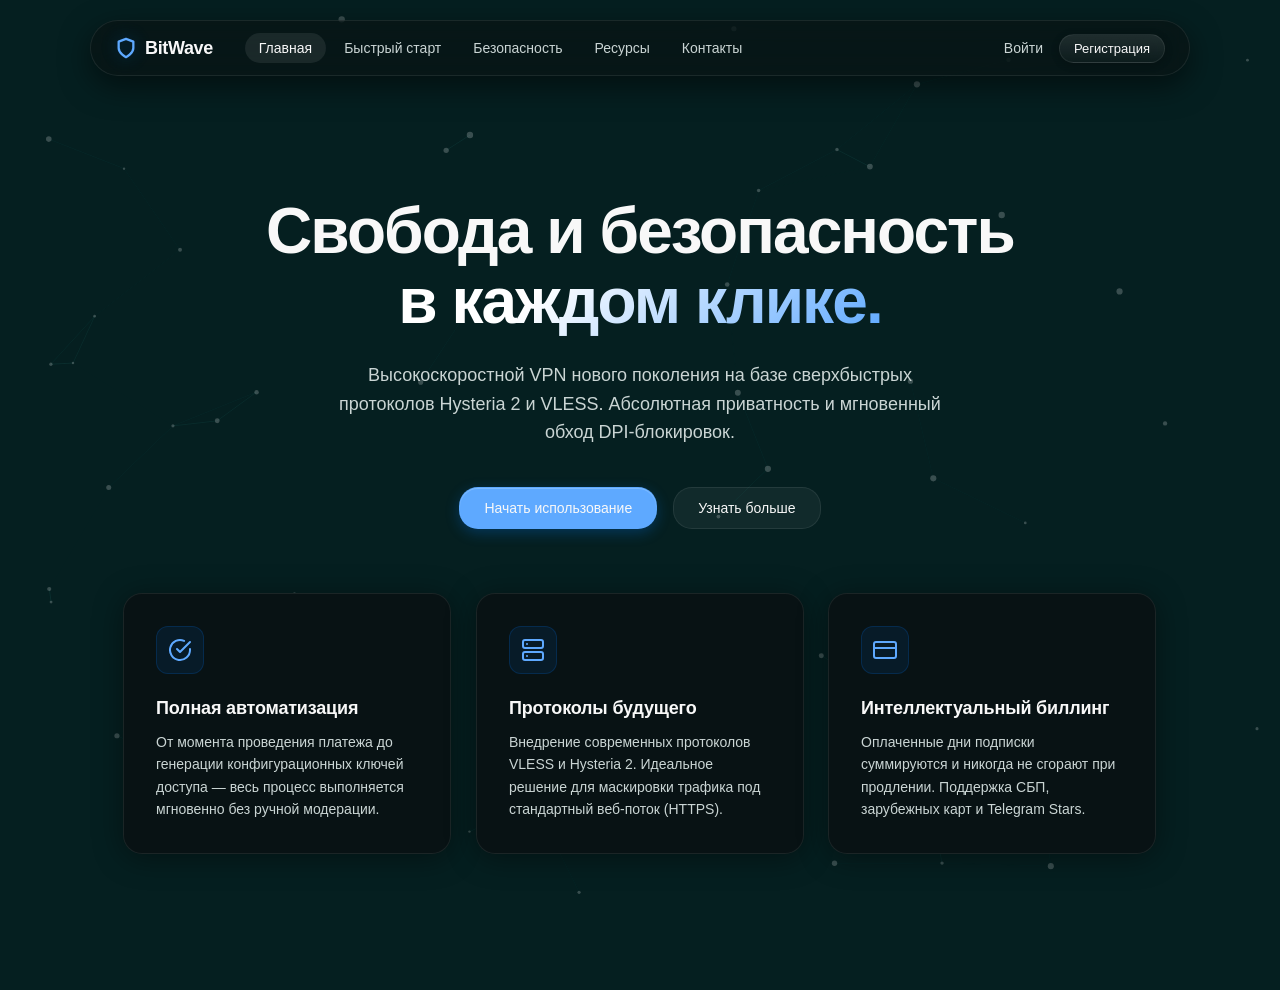
==== html/index.html @ 42574a08 "Add files via upload" ====
<!DOCTYPE html>
<html lang="ru">

<head>
    <meta charset="UTF-8">
    <meta name="viewport" content="width=device-width, initial-scale=1.0">
    <title>BitWave — Свобода и безопасность в каждом клике</title>
    <link rel="stylesheet" href="../css/variables.css">
    <link rel="stylesheet" href="../css/layout.css">
    <link rel="stylesheet" href="../css/navbar.css">
    <link rel="stylesheet" href="../css/buttons.css">
    <link rel="stylesheet" href="../css/cards.css">
    <link rel="stylesheet" href="../css/particles.css">
    <link rel="stylesheet" href="../css/pages.css">
</head>

<body>

    <div class="canvas-container">
        <canvas id="particles-canvas"></canvas>
    </div>

    <div id="navbar"></div>

    <main class="hero-wrapper">
        <section class="hero-section text-center reveal">
            <h1 class="hero-title">Свобода и безопасность<br><span class="gradient-text">в каждом клике.</span></h1>
            <p class="hero-subtitle">Высокоскоростной VPN нового поколения на базе сверхбыстрых протоколов Hysteria 2 и
                VLESS. Абсолютная приватность и мгновенный обход DPI-блокировок.</p>
            <div class="hero-actions">
                <a href="quick-start.html" class="btn-primary">Начать использование</a>
                <a href="resources.html" class="btn-secondary">Узнать больше</a>
            </div>
        </section>

        <section class="features-grid-section">
            <div class="features-grid">
                <div class="feature-card reveal fade-left delay-150">
                    <div class="card-icon">
                        <svg width="24" height="24" viewBox="0 0 24 24" fill="none" stroke="currentColor"
                            stroke-width="2" stroke-linecap="round" stroke-linejoin="round">
                            <path d="M22 11.08V12a10 10 0 1 1-5.93-9.14"></path>
                            <polyline points="22 4 12 14.01 9 11.01"></polyline>
                        </svg>
                    </div>
                    <h3>Полная автоматизация</h3>
                    <p>От момента проведения платежа до генерации конфигурационных ключей доступа — весь процесс
                        выполняется мгновенно без ручной модерации.</p>
                </div>

                <div class="feature-card reveal fade-left delay-250">
                    <div class="card-icon">
                        <svg width="24" height="24" viewBox="0 0 24 24" fill="none" stroke="currentColor"
                            stroke-width="2" stroke-linecap="round" stroke-linejoin="round">
                            <rect x="2" y="2" width="20" height="8" rx="2" ry="2"></rect>
                            <rect x="2" y="14" width="20" height="8" rx="2" ry="2"></rect>
                            <line x1="6" y1="6" x2="6.01" y2="6"></line>
                            <line x1="6" y1="18" x2="6.01" y2="18"></line>
                        </svg>
                    </div>
                    <h3>Протоколы будущего</h3>
                    <p>Внедрение современных протоколов VLESS и Hysteria 2. Идеальное решение для маскировки трафика под
                        стандартный веб-поток (HTTPS).</p>
                </div>

                <div class="feature-card reveal fade-left delay-350">
                    <div class="card-icon">
                        <svg width="24" height="24" viewBox="0 0 24 24" fill="none" stroke="currentColor"
                            stroke-width="2" stroke-linecap="round" stroke-linejoin="round">
                            <rect x="1" y="4" width="22" height="16" rx="2" ry="2"></rect>
                            <line x1="1" y1="10" x2="23" y2="10"></line>
                        </svg>
                    </div>
                    <h3>Интеллектуальный биллинг</h3>
                    <p>Оплаченные дни подписки суммируются и никогда не сгорают при продлении. Поддержка СБП, зарубежных
                        карт и Telegram Stars.</p>
                </div>
            </div>
        </section>
    </main>

    <script src="../js/navigation.js"></script>
    <script src="../js/particles.js"></script>
    <script src="../js/dropdown.js"></script>
    <script src="../js/app.js"></script>

    <!-- SVG-фильтр для эффекта пролитой краски -->
    <!-- <svg style="position: absolute; width: 0; height: 0; pointer-events: none;" aria-hidden="true"> -->
    <!-- <defs> -->
    <!-- <filter id="paint-drip" x="-20%" y="-20%" width="140%" height="140%"> -->
    <!-- Генерируем жидкую шумную текстуру -->
    <!-- <feTurbulence type="fractalNoise" baseFrequency="0.02 0.08" numOctaves="3" result="noise" /> -->

    <!-- Смещаем границы текста по текстуре шума -->
    <!-- <feDisplacementMap in="SourceGraphic" in2="noise" scale="18" xChannelSelector="R" yChannelSelector="G" -->
    <!-- result="displaced" /> -->

    <!-- Немного сглаживаем и утолщаем подтеки -->
    <!-- <feMorphology operator="dilate" radius="1" in="displaced" result="thickened" /> -->
    <!-- </filter> -->
    <!-- </defs> -->
    <!-- </svg> -->
</body>

</html>
---- css/variables.css ----
:root {
  /* Цветовая палитра в стиле Linear/Vercel (Тёмная благородная тема) */
  --bg-dark: #051f20;
  --bg-dark-gray: #050505;
  --bg-card: #081214;
  --bg-card-icon: #0071e31a;
  --border-subtle: #ffffff14;
  --border-hover: #5ea9ff66;
  --icon-border-hover: #0071e333;

  --bg-shadow: #00000066;

  /* Текст */
  --text-primary: #f8f8f8;
  --text-secondary: #cad5d4;
  --text-muted: #666666;

  /* Акцентные цвета */
  --accent-blue: #5ea9ff;
  --accent-peach: #ff5e5e;
  --accent-blue-hover: #147ce5;
  --accent-blue-glow: #7fe7c614;
  --accent-success: #30d158;

  --accent-particles: #8eb69b8e;
  --accent-particles-rgb: 79, 209, 197;

  --card-spotlight-color: #0071e30f;

  --text-primary-rgb: 255, 255, 255;

  /* Шрифты и адаптив */
  --font-sans:
    "SF Pro Display", -apple-system, BlinkMacSystemFont, "Segoe UI", Roboto,
    Helvetica, Arial, sans-serif;

  /* Эффекты размытия и тени */
  --blur-premium: blur(20px);
  --blur-dropdown: blur(30px);
  --transition-smooth: all 0.3s cubic-bezier(0.16, 1, 0.3, 1);
  --transition-fast: all 0.15s ease;

  /* Скругления углов */
  --radius-large: 19px;
  --radius-medium: 12px;
  --radius-capsule: 999px;
}
---- css/layout.css ----
* {
  box-sizing: border-box;
  margin: 0;
  padding: 0;
}

html {
  background-color: var(--bg-dark);
  color: var(--text-primary);
  font-family: var(--font-sans);
  -webkit-font-smoothing: antialiased;
  -moz-osx-font-smoothing: grayscale;
  /* scroll-behavior: smooth; */
  /* overflow-x: hidden; */
  /* background:
    radial-gradient(
      1200px 700px at 50% -10%,
      rgba(60, 130, 255, 0.08),
      transparent 70%
    ),
    radial-gradient(
      900px 600px at 100% 30%,
      rgba(0, 170, 255, 0.04),
      transparent 80%
    ),
    linear-gradient(180deg, #072526 0%, #051f20 40%, #04191b 100%); */

  /* background-image:
    radial-gradient(
      circle at 50% 20%,
      rgba(54, 120, 255, 0.12),
      transparent 45%
    ),
    radial-gradient(circle at 80% 70%, rgba(0, 180, 255, 0.06), transparent 40%); */
}

body {
  min-height: 110vh;
  display: flex;
  flex-direction: column;
  overflow-x: hidden;
  position: relative;
}

/* Скроллбар в стиле macOS/iOS */
::-webkit-scrollbar {
  width: 8px;
  height: 8px;
}
::-webkit-scrollbar-track {
  background: var(--bg-dark);
}
::-webkit-scrollbar-thumb {
  background: rgba(255, 255, 255, 0.15);
  border-radius: var(--radius-capsule);
}
::-webkit-scrollbar-thumb:hover {
  background: rgba(255, 255, 255, 0.3);
}

/* .main-container {
  flex: 1;
  width: 100%;
  max-width: 1200px;
  margin: 0 auto;
  padding: 120px 24px 60px 24px; 
  Отступы с учетом плавающего навбара
} */

.text-center {
  text-align: center;
}

.text-left {
  text-align: left;
}

a {
  color: inherit;
  text-decoration: none;
}

/* Анимация при скролле для Intersection Observer */
.reveal {
  will-change: opacity, transform;
  opacity: 0;
  transform: translateY(20px);
  transition:
    opacity 0.8s cubic-bezier(0.16, 1, 0.3, 1),
    transform 0.8s cubic-bezier(0.16, 1, 0.3, 1);
}

.reveal.fade-up {
  transform: translateY(40px);
}

/* Появление слева */
.reveal.fade-left {
  transform: translateX(-20px);
}

/* Появление справа */
.reveal.fade-right {
  transform: translateX(20px);
}

/* Мягкое увеличение */
.reveal.scale-up {
  transform: scale(0.92);
}

.reveal.revealed {
  opacity: 1;
  transform: translateY(0) scale(1);
}

/* Анимации */
.fade-in-page {
  will-change: opacity, transform;
  animation: pageReveal 1.2s cubic-bezier(0.16, 1, 0.3, 1) forwards;
  opacity: 0;
}

@keyframes pageReveal {
  to {
    opacity: 1;
  }
}

.fade-in-left {
  will-change: opacity, transform;
  opacity: 0;
  animation: fadeLeft 0.8s cubic-bezier(0.16, 1, 0.3, 1) forwards;
}

@keyframes fadeLeft {
  from {
    opacity: 0;
    transform: translateX(-20px);
  }

  to {
    opacity: 1;
    transform: translateX(0);
  }
}

.fade-in-right {
  will-change: opacity, transform;
  opacity: 0;
  animation: fadeRight 0.8s cubic-bezier(0.16, 1, 0.3, 1) forwards;
}

@keyframes fadeRight {
  from {
    opacity: 0;
    transform: translateX(20px);
  }

  to {
    opacity: 1;
    transform: translateX(0);
  }
}

.fade-in-up {
  will-change: opacity, transform;
  opacity: 0;
  animation: fadeUp 0.8s cubic-bezier(0.16, 1, 0.3, 1) forwards;
}

@keyframes fadeUp {
  from {
    opacity: 0;
    transform: translateY(-20px);
  }

  to {
    opacity: 1;
    transform: translateY(0);
  }
}

.fade-in-down {
  will-change: opacity, transform;
  opacity: 0;
  animation: fadeDown 0.8s cubic-bezier(0.16, 1, 0.3, 1) forwards;
}

@keyframes fadeDown {
  from {
    opacity: 0;
    transform: translateY(20px);
  }

  to {
    opacity: 1;
    transform: translateY(0);
  }
}
---- css/navbar.css ----
.navbar-container {
  position: fixed;
  top: 20px;
  left: 50%;
  transform: translateX(-50%);
  width: calc(100% - 40px);
  max-width: 1100px;
  z-index: 1000;
  transition: var(--transition-smooth);
}

.navbar-inner {
  background: rgba(10, 10, 10, 0.4);
  backdrop-filter: var(--blur-premium);
  -webkit-backdrop-filter: var(--blur-premium);
  border: 1px solid var(--border-subtle);
  border-radius: var(--radius-capsule);
  padding: 10px 24px;
  display: flex;
  align-items: center;
  justify-content: space-between;
  box-shadow: 0 10px 30px rgba(0, 0, 0, 0.5);
  height: 56px;
}

.nav-left {
  display: flex;
  align-items: center;
  gap: 32px;
  position: relative;
}

.logo {
  display: flex;
  align-items: center;
  gap: 8px;
  font-weight: 600;
  font-size: 18px;
  letter-spacing: -0.02em;
  color: var(--text-primary);
}

.logo svg {
  color: var(--accent-blue);
  filter: drop-shadow(0 0 8px rgba(0, 113, 227, 0.4));
}

.nav-links-wrapper {
  position: relative;
  display: flex;
  align-items: center;
}

.nav-links {
  display: flex;
  align-items: center;
  gap: 4px;
  position: relative;
  z-index: 2;
}

.nav-link {
  font-size: 14px;
  font-weight: 500;
  color: var(--text-secondary);
  padding: 15px 14px;
  border-radius: var(--radius-capsule);
  transition: var(--transition-fast);
}

.nav-link.active {
  color: var(--text-primary);
}

/* Интерактивная капсула активного пункта */
.nav-capsule-indicator {
  position: absolute;
  height: 30px;
  background: rgba(255, 255, 255, 0.08);
  border-radius: var(--radius-capsule);
  transition: all 0.35s cubic-bezier(0.25, 1, 0.5, 1);
  z-index: 1;
  pointer-events: none;
  opacity: 0;
}

/* Стили выпадающего списка */
.dropdown-trigger {
  position: relative;
}

.dropdown-menu {
  position: absolute;
  top: calc(100% + 12px);
  left: 50%;
  transform: translateX(-50%) translateY(10px);
  background: rgba(15, 15, 15, 0.85);
  backdrop-filter: var(--blur-dropdown);
  -webkit-backdrop-filter: var(--blur-dropdown);
  border: 1px solid var(--border-subtle);
  border-radius: var(--radius-large);
  width: 220px;
  padding: 8px;
  opacity: 0;
  pointer-events: none;
  transition:
    transform 0.2s cubic-bezier(0.16, 1, 0.3, 1),
    opacity 0.2s cubic-bezier(0.16, 1, 0.3, 1);
  box-shadow: 0 15px 40px rgba(0, 0, 0, 0.6);
  display: flex;
  flex-direction: column;
  gap: 2px;
  z-index: 100;
}

.dropdown-menu::before {
  content: "";
  position: absolute;
  top: -3px;
  left: 0;
  width: 100%;
  height: 3px;
}

.dropdown-menu a {
  font-size: 13px;
  font-weight: 500;
  color: var(--text-secondary);
  padding: 10px 14px;
  border-radius: var(--radius-medium);
  transition: var(--transition-fast);
}

.dropdown-menu a:hover {
  color: var(--text-primary);
  background: rgba(255, 255, 255, 0.05);
}

.dropdown-trigger:hover .dropdown-menu {
  opacity: 1;
  pointer-events: auto;
  transform: translateX(-50%) translateY(0);
}

/* Правая часть навбара */
.nav-right {
  display: flex;
  align-items: center;
  gap: 16px;
}

.nav-link-auth {
  font-size: 14px;
  font-weight: 500;
  color: var(--text-secondary);
  transition: var(--transition-fast);
}

.nav-link-auth:hover {
  color: var(--text-primary);
}

/* Статус-бейдж в навбаре */
.user-badge-nav {
  display: flex;
  align-items: center;
  gap: 8px;
  font-size: 14px;
  font-weight: 500;
  padding: 6px 14px;
  background: rgba(255, 255, 255, 0.05);
  border-radius: var(--radius-capsule);
  border: 1px solid var(--border-subtle);
  transition: var(--transition-fast);
}

.user-badge-nav:hover {
  background: rgba(255, 255, 255, 0.1);
  border-color: rgba(255, 255, 255, 0.2);
}

.status-dot {
  width: 8px;
  height: 8px;
  background-color: var(--accent-success);
  border-radius: 50%;
  box-shadow: 0 0 8px var(--accent-success);
}

.hidden {
  display: none !important;
}

@media (max-width: 768px) {
  .nav-links-wrapper,
  .nav-right {
    display: none;
  }
  .mobile-menu-toggle {
    display: flex;
  }
}
---- css/buttons.css ----
/* Базовые стили кнопок в стиле Apple & Linear */
.btn-primary,
.btn-secondary,
.btn-linear-nav,
.mobile-btn {
  display: inline-flex;
  align-items: center;
  justify-content: center;
  font-size: 14px;
  font-weight: 500;
  font-family: var(--font-sans);
  padding: 12px 24px;
  border-radius: var(--radius-large);
  cursor: pointer;
  transition: var(--transition-smooth);
  border: 1px solid transparent;
}

/* Главная акцентная кнопка (Apple Blue) */
.btn-primary {
  background: var(--accent-blue);
  color: var(--text-primary);
  box-shadow:
    0 4px 14px rgba(0, 113, 227, 0.3),
    inset 0 1px 0 rgba(255, 255, 255, 0.2);
}

.btn-primary:hover {
  background: var(--accent-blue-hover);
  transform: translateY(-1px);
  box-shadow:
    0 6px 20px rgba(0, 113, 227, 0.45),
    inset 0 1px 0 rgba(255, 255, 255, 0.2);
}

.btn-primary:active {
  transform: translateY(1px);
}

/* Второстепенная кнопка */
.btn-secondary {
  background: rgba(255, 255, 255, 0.05);
  border-color: var(--border-subtle);
  color: var(--text-primary);
}

.btn-secondary:hover {
  background: rgba(255, 255, 255, 0.08);
  border-color: rgba(255, 255, 255, 0.2);
  transform: translateY(-1px);
}

/* Кнопка регистрации в навбаре (Linear style) */
.btn-linear-nav {
  font-size: 13px;
  padding: 6px 14px;
  border-radius: var(--radius-capsule);
  background: linear-gradient(
    180deg,
    rgba(255, 255, 255, 0.1) 0%,
    rgba(255, 255, 255, 0.03) 100%
  );
  border: 1px solid var(--border-subtle);
  color: var(--text-primary);
  box-shadow: 0 2px 8px rgba(0, 0, 0, 0.2);
}

.btn-linear-nav:hover {
  border-color: rgba(255, 255, 255, 0.2);
  background: linear-gradient(
    180deg,
    rgba(255, 255, 255, 0.15) 0%,
    rgba(255, 255, 255, 0.05) 100%
  );
}

/* Мобильная кнопка */
.mobile-btn {
  width: 100%;
  background: var(--accent-blue);
  color: var(--text-primary);
  margin-top: 10px;
}
---- css/cards.css ----
/* Дизайн интерактивных карточек (Linear & Stripe) */
.features-grid {
  display: grid;
  grid-template-columns: repeat(auto-fit, minmax(300px, 1fr));
  gap: 24px;
  width: 100%;
  margin-top: 64px;
}

.feature-card {
  background: var(--bg-card);
  backdrop-filter: var(--blur-premium);
  -webkit-backdrop-filter: var(--blur-premium);
  border: 1px solid var(--border-subtle);
  border-radius: var(--radius-large);
  padding: 32px;
  text-align: left;
  transition: var(--transition-smooth);
  position: relative;
  overflow: hidden;
  box-shadow: 0 4px 30px var(--bg-shadow);
  will-change: transform, box-shadow;
}

/* Элемент внутреннего свечения при наведении */
.feature-card::before {
  content: "";
  position: absolute;
  top: 0;
  left: 0;
  width: 100%;
  height: 100%;
  background: radial-gradient(
    600px circle at var(--mouse-x, 0) var(--mouse-y, 0),
    var(--card-spotlight-color),
    transparent 40%
  );
  z-index: 1;
  pointer-events: none;
  opacity: 0;
  transition: opacity 0.5s ease;
}

.feature-card:hover::before {
  opacity: 1;
}

.feature-card:hover {
  transition-delay: 0.08s !important;
  transform: translateY(-4px);
  border-color: var(--border-hover);
  box-shadow: 0 12px 40px var(--accent-blue-glow);
}

.card-icon {
  width: 48px;
  height: 48px;
  border-radius: var(--radius-medium);
  background: var(--bg-card-icon);
  border: 1px solid var(--icon-border-hover);
  display: flex;
  align-items: center;
  justify-content: center;
  margin-bottom: 24px;
  color: var(--accent-blue);
  position: relative;
  z-index: 2;
}

.feature-card h3 {
  font-size: 18px;
  font-weight: 600;
  margin-bottom: 12px;
  letter-spacing: -0.01em;
  color: var(--text-primary);
  position: relative;
  z-index: 2;
}

.feature-card p {
  font-size: 14px;
  line-height: 1.6;
  color: var(--text-secondary);
  position: relative;
  z-index: 2;
}

/* Элементы сетки по умолчанию скрыты через общий класс .reveal */
.features-grid .feature-card.reveal {
  transition:
    opacity 0.6s cubic-bezier(0.16, 1, 0.3, 1),
    transform 0.6s cubic-bezier(0.16, 1, 0.3, 1);
  transition-delay: 100ms; /* Сброс при обратном скролле */
}
---- css/particles.css ----
.canvas-container {
  position: fixed;
  top: 0;
  left: 0;
  width: 100%;
  height: 100%;
  z-index: 0;
  pointer-events: none;
  overflow: hidden;
}

#particles-canvas {
  display: block;
  width: 100%;
  height: 100%;
  opacity: 0.85;
}
---- css/pages.css ----
/* Hero и контентные секции */
.hero-wrapper {
  flex: 1;
  display: flex;
  flex-direction: column;
  justify-content: center;
  align-items: center;
  padding: 140px 24px 80px 24px;
  position: relative;
  z-index: 1;
}

.hero-section {
  max-width: 800px;
  margin: 0 auto;
}

.hero-badge {
  display: inline-flex;
  align-items: center;
  padding: 6px 14px;
  background: rgba(255, 255, 255, 0.05);
  border: 1px solid var(--border-subtle);
  border-radius: var(--radius-capsule);
  font-size: 13px;
  font-weight: 500;
  color: var(--text-secondary);
  margin-bottom: 32px;
  letter-spacing: -0.01em;
}

.hero-title {
  font-size: 64px;
  font-weight: 700;
  line-height: 1.1;
  letter-spacing: -0.03em;
  margin-bottom: 24px;
  color: var(--text-primary);
}

/* Эффектный градиент для текста в стиле Stripe/Vercel */
.gradient-text {
  background: linear-gradient(135deg, #ffffff 30%, var(--accent-blue) 100%);
  -webkit-background-clip: text;
  -webkit-text-fill-color: transparent;
  background-clip: text;
}

/* Эффект пролитой краски на тексте 
.gradient-text {
  position: relative;
  display: inline-block;

   Яркая "жидкая" заливочная палитра 
  background: linear-gradient(
    180deg,
    #ffffff 0%,
    var(--accent-blue) 45%,
    #00d2ff 85%,
    #0055ff 100%
  );
  -webkit-background-clip: text;
  -webkit-text-fill-color: transparent;
  background-clip: text;

   Подключаем SVG-фильтр деформации 
  filter: url(#paint-drip);
}

Дополнительный слой с эффектом "капель" и свечения сзади
.gradient-text::after {
  content: "в каждом клике.";
  position: absolute;
  left: 0;
  top: 0;
  z-index: -1;
  background: linear-gradient(180deg, transparent 40%, var(--accent-blue) 100%);
  -webkit-background-clip: text;
  -webkit-text-fill-color: transparent;
  background-clip: text;
  filter: blur(12px) opacity(0.6);
  pointer-events: none;
} */

.hero-subtitle {
  font-size: 18px;
  line-height: 1.6;
  color: var(--text-secondary);
  max-width: 640px;
  margin: 0 auto 40px auto;
}

.hero-actions {
  display: flex;
  gap: 16px;
  justify-content: center;
}

/* Медленное кинематографичное проявление главного экрана */
.hero-section.reveal {
  transition:
    opacity 1.2s cubic-bezier(0.16, 1, 0.3, 1),
    transform 1.2s cubic-bezier(0.16, 1, 0.3, 1);
  transition-delay: 0ms;
}

/* Внутренние контейнеры страниц */
.page-container {
  max-width: 1100px;
  margin: 0 auto;
  padding: 140px 24px 80px 24px;
  position: relative;
  z-index: 2;
}

.section-title {
  font-size: 42px;
  font-weight: 700;
  letter-spacing: -0.02em;
  margin-bottom: 16px;
  text-align: center;
}

.section-subtitle {
  font-size: 16px;
  color: var(--text-secondary);
  text-align: center;
  max-width: 500px;
  margin: 0 auto 48px auto;
}

.link {
  color: var(--accent-blue);
  text-decoration: none;

  border-bottom-color: transparent;
  transition:
    color 0.2s ease,
    border-color 0.2s ease;
}

.link:hover {
  color: var(--accent-blue-hover);
  border-bottom: 1px solid currentColor;
}
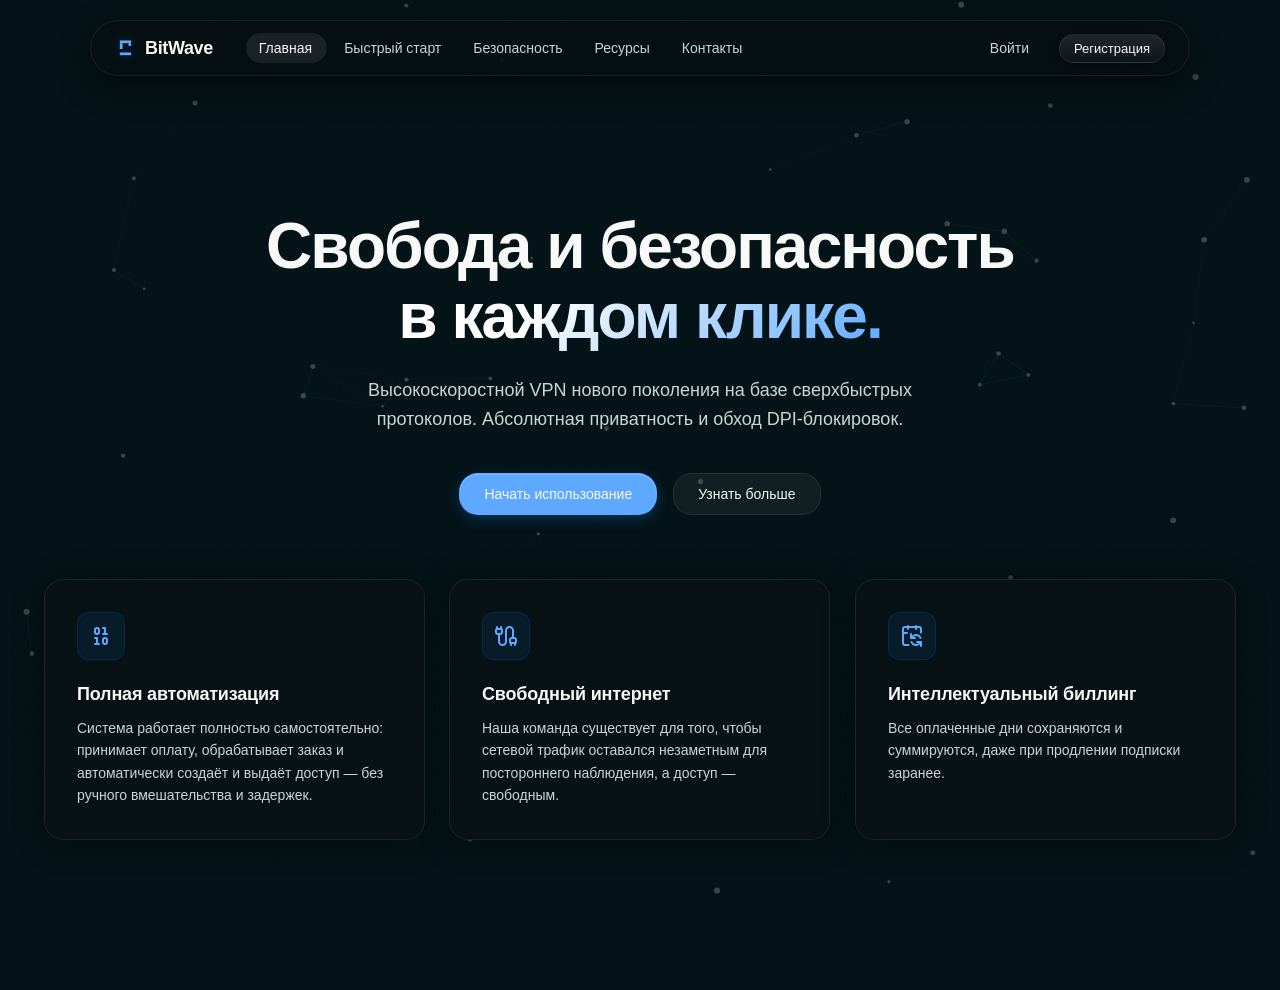
==== commit 0bfa49a7: "Add files via upload" ====
--- a/html/index.html
+++ b/html/index.html
@@ -1,5 +1,5 @@
 <!DOCTYPE html>
-<html lang="ru">
+<html lang="ru" class="preload">
 
 <head>
     <meta charset="UTF-8">
@@ -15,91 +15,81 @@
 </head>
 
 <body>
-
     <div class="canvas-container">
         <canvas id="particles-canvas"></canvas>
     </div>
-
     <div id="navbar"></div>
-
     <main class="hero-wrapper">
         <section class="hero-section text-center reveal">
             <h1 class="hero-title">Свобода и безопасность<br><span class="gradient-text">в каждом клике.</span></h1>
-            <p class="hero-subtitle">Высокоскоростной VPN нового поколения на базе сверхбыстрых протоколов Hysteria 2 и
-                VLESS. Абсолютная приватность и мгновенный обход DPI-блокировок.</p>
+            <p class="hero-subtitle">Высокоскоростной VPN нового поколения на базе сверхбыстрых протоколов. Абсолютная
+                приватность и обход DPI-блокировок.</p>
             <div class="hero-actions">
-                <a href="quick-start.html" class="btn-primary">Начать использование</a>
+                <a href="register.html" class="btn-primary">Начать использование</a>
                 <a href="resources.html" class="btn-secondary">Узнать больше</a>
             </div>
         </section>
-
         <section class="features-grid-section">
             <div class="features-grid">
-                <div class="feature-card reveal fade-left delay-150">
+                <div class="feature-card fade-in-left delay-50">
                     <div class="card-icon">
                         <svg width="24" height="24" viewBox="0 0 24 24" fill="none" stroke="currentColor"
                             stroke-width="2" stroke-linecap="round" stroke-linejoin="round">
-                            <path d="M22 11.08V12a10 10 0 1 1-5.93-9.14"></path>
-                            <polyline points="22 4 12 14.01 9 11.01"></polyline>
+                            <rect x="14" y="14" width="4" height="6" rx="2" />
+                            <rect x="6" y="4" width="4" height="6" rx="2" />
+                            <path d="M6 20h4" />
+                            <path d="M14 10h4" />
+                            <path d="M6 14h2v6" />
+                            <path d="M14 4h2v6" />
                         </svg>
                     </div>
                     <h3>Полная автоматизация</h3>
-                    <p>От момента проведения платежа до генерации конфигурационных ключей доступа — весь процесс
-                        выполняется мгновенно без ручной модерации.</p>
+                    <p>Система работает полностью самостоятельно: принимает оплату, обрабатывает заказ и автоматически
+                        создаёт и выдаёт доступ — без ручного вмешательства и задержек.</p>
                 </div>
-
-                <div class="feature-card reveal fade-left delay-250">
+                <div class="feature-card fade-in-left delay-150">
                     <div class="card-icon">
                         <svg width="24" height="24" viewBox="0 0 24 24" fill="none" stroke="currentColor"
                             stroke-width="2" stroke-linecap="round" stroke-linejoin="round">
-                            <rect x="2" y="2" width="20" height="8" rx="2" ry="2"></rect>
-                            <rect x="2" y="14" width="20" height="8" rx="2" ry="2"></rect>
-                            <line x1="6" y1="6" x2="6.01" y2="6"></line>
-                            <line x1="6" y1="18" x2="6.01" y2="18"></line>
+                            <path d="M17 19a1 1 0 0 1-1-1v-2a2 2 0 0 1 2-2h2a2 2 0 0 1 2 2v2a1 1 0 0 1-1 1z" />
+                            <path d="M17 21v-2" />
+                            <path d="M19 14V6.5a1 1 0 0 0-7 0v11a1 1 0 0 1-7 0V10" />
+                            <path d="M21 21v-2" />
+                            <path d="M3 5V3" />
+                            <path d="M4 10a2 2 0 0 1-2-2V6a1 1 0 0 1 1-1h4a1 1 0 0 1 1 1v2a2 2 0 0 1-2 2z" />
+                            <path d="M7 5V3" />
                         </svg>
                     </div>
-                    <h3>Протоколы будущего</h3>
-                    <p>Внедрение современных протоколов VLESS и Hysteria 2. Идеальное решение для маскировки трафика под
-                        стандартный веб-поток (HTTPS).</p>
+                    <h3>Свободный интернет</h3>
+                    <p>Наша команда существует для того, чтобы сетевой трафик оставался незаметным для постороннего
+                        наблюдения, а
+                        доступ — свободным.
+                    </p>
                 </div>
-
-                <div class="feature-card reveal fade-left delay-350">
+                <div class="feature-card fade-in-left delay-250">
                     <div class="card-icon">
                         <svg width="24" height="24" viewBox="0 0 24 24" fill="none" stroke="currentColor"
                             stroke-width="2" stroke-linecap="round" stroke-linejoin="round">
-                            <rect x="1" y="4" width="22" height="16" rx="2" ry="2"></rect>
-                            <line x1="1" y1="10" x2="23" y2="10"></line>
+                            <path d="M11 10v4h4" />
+                            <path d="m11 14 1.535-1.605a5 5 0 018 1.5" />
+                            <path d="M16 2v3" />
+                            <path d="m21 18-1.535 1.605a5 5 0 01-8-1.5" />
+                            <path d="M21 22v-4h-4" />
+                            <path d="M21 8.517V5a2 2 0 00-2-2H5a2 2 0 00-2 2v14a2 2 0 002 2h3.517" />
+                            <path d="M3 9h4" />
+                            <path d="M8 2v3" />
                         </svg>
                     </div>
                     <h3>Интеллектуальный биллинг</h3>
-                    <p>Оплаченные дни подписки суммируются и никогда не сгорают при продлении. Поддержка СБП, зарубежных
-                        карт и Telegram Stars.</p>
+                    <p>Все оплаченные дни сохраняются и суммируются, даже при продлении подписки заранее.</p>
                 </div>
             </div>
         </section>
     </main>
-
     <script src="../js/navigation.js"></script>
     <script src="../js/particles.js"></script>
     <script src="../js/dropdown.js"></script>
     <script src="../js/app.js"></script>
-
-    <!-- SVG-фильтр для эффекта пролитой краски -->
-    <!-- <svg style="position: absolute; width: 0; height: 0; pointer-events: none;" aria-hidden="true"> -->
-    <!-- <defs> -->
-    <!-- <filter id="paint-drip" x="-20%" y="-20%" width="140%" height="140%"> -->
-    <!-- Генерируем жидкую шумную текстуру -->
-    <!-- <feTurbulence type="fractalNoise" baseFrequency="0.02 0.08" numOctaves="3" result="noise" /> -->
-
-    <!-- Смещаем границы текста по текстуре шума -->
-    <!-- <feDisplacementMap in="SourceGraphic" in2="noise" scale="18" xChannelSelector="R" yChannelSelector="G" -->
-    <!-- result="displaced" /> -->
-
-    <!-- Немного сглаживаем и утолщаем подтеки -->
-    <!-- <feMorphology operator="dilate" radius="1" in="displaced" result="thickened" /> -->
-    <!-- </filter> -->
-    <!-- </defs> -->
-    <!-- </svg> -->
 </body>
 
 </html>
--- a/css/variables.css
+++ b/css/variables.css
@@ -1,47 +1,33 @@
 :root {
-  /* Цветовая палитра в стиле Linear/Vercel (Тёмная благородная тема) */
-  --bg-dark: #051f20;
+  --bg-dark: rgb(4, 19, 23);
   --bg-dark-gray: #050505;
   --bg-card: #081214;
   --bg-card-icon: #0071e31a;
   --border-subtle: #ffffff14;
   --border-hover: #5ea9ff66;
+  --style-border-hover: rgba(255, 255, 255, 0.2);
   --icon-border-hover: #0071e333;
-
   --bg-shadow: #00000066;
-
-  /* Текст */
   --text-primary: #f8f8f8;
   --text-secondary: #cad5d4;
   --text-muted: #666666;
-
-  /* Акцентные цвета */
   --accent-blue: #5ea9ff;
   --accent-peach: #ff5e5e;
   --accent-blue-hover: #147ce5;
   --accent-blue-glow: #7fe7c614;
   --accent-success: #30d158;
-
   --accent-particles: #8eb69b8e;
   --accent-particles-rgb: 79, 209, 197;
-
   --card-spotlight-color: #0071e30f;
-
   --text-primary-rgb: 255, 255, 255;
-
-  /* Шрифты и адаптив */
   --font-sans:
     "SF Pro Display", -apple-system, BlinkMacSystemFont, "Segoe UI", Roboto,
     Helvetica, Arial, sans-serif;
-
-  /* Эффекты размытия и тени */
   --blur-premium: blur(20px);
   --blur-dropdown: blur(30px);
   --transition-smooth: all 0.3s cubic-bezier(0.16, 1, 0.3, 1);
   --transition-fast: all 0.15s ease;
-
-  /* Скругления углов */
   --radius-large: 19px;
   --radius-medium: 12px;
-  --radius-capsule: 999px;
+  --radius-capsule: 35px;
 }
--- a/css/layout.css
+++ b/css/layout.css
@@ -3,37 +3,33 @@
   margin: 0;
   padding: 0;
 }
-
 html {
   background-color: var(--bg-dark);
   color: var(--text-primary);
   font-family: var(--font-sans);
   -webkit-font-smoothing: antialiased;
   -moz-osx-font-smoothing: grayscale;
-  /* scroll-behavior: smooth; */
-  /* overflow-x: hidden; */
-  /* background:
-    radial-gradient(
-      1200px 700px at 50% -10%,
-      rgba(60, 130, 255, 0.08),
-      transparent 70%
-    ),
-    radial-gradient(
-      900px 600px at 100% 30%,
-      rgba(0, 170, 255, 0.04),
-      transparent 80%
-    ),
-    linear-gradient(180deg, #072526 0%, #051f20 40%, #04191b 100%); */
-
-  /* background-image:
-    radial-gradient(
-      circle at 50% 20%,
-      rgba(54, 120, 255, 0.12),
-      transparent 45%
-    ),
-    radial-gradient(circle at 80% 70%, rgba(0, 180, 255, 0.06), transparent 40%); */
 }
-
+html.preload *,
+html.preload *::before,
+html.preload *::after {
+  animation: none !important;
+  transition: none !important;
+}
+body::before {
+  content: "";
+  position: fixed;
+  inset: 0;
+  pointer-events: none;
+  z-index: -1;
+  background: repeating-linear-gradient(
+    110deg,
+    rgba(255, 255, 255, 0.008) 0px,
+    rgba(255, 255, 255, 0.008) 1px,
+    transparent 1px,
+    transparent 4px
+  );
+}
 body {
   min-height: 110vh;
   display: flex;
@@ -41,8 +37,20 @@
   overflow-x: hidden;
   position: relative;
 }
-
-/* Скроллбар в стиле macOS/iOS */
+body::after {
+  content: "";
+  position: fixed;
+  inset: 0;
+  pointer-events: none;
+  z-index: -1;
+  background: repeating-linear-gradient(
+    70deg,
+    rgba(255, 255, 255, 0.006) 0px,
+    rgba(255, 255, 255, 0.006) 1px,
+    transparent 1px,
+    transparent 7px
+  );
+}
 ::-webkit-scrollbar {
   width: 8px;
   height: 8px;
@@ -57,30 +65,16 @@
 ::-webkit-scrollbar-thumb:hover {
   background: rgba(255, 255, 255, 0.3);
 }
-
-/* .main-container {
-  flex: 1;
-  width: 100%;
-  max-width: 1200px;
-  margin: 0 auto;
-  padding: 120px 24px 60px 24px; 
-  Отступы с учетом плавающего навбара
-} */
-
 .text-center {
   text-align: center;
 }
-
 .text-left {
   text-align: left;
 }
-
 a {
   color: inherit;
   text-decoration: none;
 }
-
-/* Анимация при скролле для Intersection Observer */
 .reveal {
   will-change: opacity, transform;
   opacity: 0;
@@ -89,110 +83,87 @@
     opacity 0.8s cubic-bezier(0.16, 1, 0.3, 1),
     transform 0.8s cubic-bezier(0.16, 1, 0.3, 1);
 }
-
 .reveal.fade-up {
   transform: translateY(40px);
 }
-
-/* Появление слева */
 .reveal.fade-left {
   transform: translateX(-20px);
 }
-
-/* Появление справа */
 .reveal.fade-right {
   transform: translateX(20px);
 }
-
-/* Мягкое увеличение */
 .reveal.scale-up {
   transform: scale(0.92);
 }
-
 .reveal.revealed {
   opacity: 1;
   transform: translateY(0) scale(1);
 }
-
-/* Анимации */
 .fade-in-page {
   will-change: opacity, transform;
   animation: pageReveal 1.2s cubic-bezier(0.16, 1, 0.3, 1) forwards;
   opacity: 0;
 }
-
 @keyframes pageReveal {
   to {
     opacity: 1;
   }
 }
-
 .fade-in-left {
   will-change: opacity, transform;
   opacity: 0;
   animation: fadeLeft 0.8s cubic-bezier(0.16, 1, 0.3, 1) forwards;
 }
-
 @keyframes fadeLeft {
   from {
     opacity: 0;
     transform: translateX(-20px);
   }
-
   to {
     opacity: 1;
     transform: translateX(0);
   }
 }
-
 .fade-in-right {
   will-change: opacity, transform;
   opacity: 0;
   animation: fadeRight 0.8s cubic-bezier(0.16, 1, 0.3, 1) forwards;
 }
-
 @keyframes fadeRight {
   from {
     opacity: 0;
     transform: translateX(20px);
   }
-
   to {
     opacity: 1;
     transform: translateX(0);
   }
 }
-
 .fade-in-up {
   will-change: opacity, transform;
   opacity: 0;
   animation: fadeUp 0.8s cubic-bezier(0.16, 1, 0.3, 1) forwards;
 }
-
 @keyframes fadeUp {
   from {
     opacity: 0;
     transform: translateY(-20px);
   }
-
   to {
     opacity: 1;
     transform: translateY(0);
   }
 }
-
 .fade-in-down {
   will-change: opacity, transform;
   opacity: 0;
   animation: fadeDown 0.8s cubic-bezier(0.16, 1, 0.3, 1) forwards;
 }
-
 @keyframes fadeDown {
   from {
     opacity: 0;
     transform: translateY(20px);
   }
-
   to {
     opacity: 1;
     transform: translateY(0);
--- a/css/navbar.css
+++ b/css/navbar.css
@@ -8,7 +8,6 @@
   z-index: 1000;
   transition: var(--transition-smooth);
 }
-
 .navbar-inner {
   background: rgba(10, 10, 10, 0.4);
   backdrop-filter: var(--blur-premium);
@@ -21,15 +20,17 @@
   justify-content: space-between;
   box-shadow: 0 10px 30px rgba(0, 0, 0, 0.5);
   height: 56px;
-}
-
+  transition:
+    height 0.5s cubic-bezier(0.25, 1, 0.5, 1),
+    border-radius 0.4s ease;
+}
 .nav-left {
   display: flex;
   align-items: center;
   gap: 32px;
   position: relative;
-}
-
+  flex: 1;
+}
 .logo {
   display: flex;
   align-items: center;
@@ -39,18 +40,15 @@
   letter-spacing: -0.02em;
   color: var(--text-primary);
 }
-
 .logo svg {
   color: var(--accent-blue);
   filter: drop-shadow(0 0 8px rgba(0, 113, 227, 0.4));
 }
-
 .nav-links-wrapper {
   position: relative;
   display: flex;
   align-items: center;
 }
-
 .nav-links {
   display: flex;
   align-items: center;
@@ -58,7 +56,6 @@
   position: relative;
   z-index: 2;
 }
-
 .nav-link {
   font-size: 14px;
   font-weight: 500;
@@ -67,12 +64,9 @@
   border-radius: var(--radius-capsule);
   transition: var(--transition-fast);
 }
-
 .nav-link.active {
   color: var(--text-primary);
 }
-
-/* Интерактивная капсула активного пункта */
 .nav-capsule-indicator {
   position: absolute;
   height: 30px;
@@ -83,12 +77,9 @@
   pointer-events: none;
   opacity: 0;
 }
-
-/* Стили выпадающего списка */
 .dropdown-trigger {
   position: relative;
 }
-
 .dropdown-menu {
   position: absolute;
   top: calc(100% + 12px);
@@ -112,7 +103,6 @@
   gap: 2px;
   z-index: 100;
 }
-
 .dropdown-menu::before {
   content: "";
   position: absolute;
@@ -121,7 +111,6 @@
   width: 100%;
   height: 3px;
 }
-
 .dropdown-menu a {
   font-size: 13px;
   font-weight: 500;
@@ -130,37 +119,26 @@
   border-radius: var(--radius-medium);
   transition: var(--transition-fast);
 }
-
 .dropdown-menu a:hover {
   color: var(--text-primary);
   background: rgba(255, 255, 255, 0.05);
 }
-
 .dropdown-trigger:hover .dropdown-menu {
   opacity: 1;
   pointer-events: auto;
   transform: translateX(-50%) translateY(0);
 }
-
-/* Правая часть навбара */
 .nav-right {
   display: flex;
   align-items: center;
   gap: 16px;
 }
-
 .nav-link-auth {
   font-size: 14px;
   font-weight: 500;
   color: var(--text-secondary);
   transition: var(--transition-fast);
 }
-
-.nav-link-auth:hover {
-  color: var(--text-primary);
-}
-
-/* Статус-бейдж в навбаре */
 .user-badge-nav {
   display: flex;
   align-items: center;
@@ -173,12 +151,10 @@
   border: 1px solid var(--border-subtle);
   transition: var(--transition-fast);
 }
-
 .user-badge-nav:hover {
   background: rgba(255, 255, 255, 0.1);
   border-color: rgba(255, 255, 255, 0.2);
 }
-
 .status-dot {
   width: 8px;
   height: 8px;
@@ -186,17 +162,187 @@
   border-radius: 50%;
   box-shadow: 0 0 8px var(--accent-success);
 }
-
 .hidden {
   display: none !important;
 }
-
-@media (max-width: 768px) {
+.mobile-menu-toggle {
+  display: none;
+  width: 40px;
+  height: 40px;
+  padding: 0;
+  margin: 0;
+  border: 0;
+  background: transparent;
+  align-items: center;
+  justify-content: center;
+  flex-direction: column;
+  gap: 6px;
+  cursor: pointer;
+  flex-shrink: 0;
+  z-index: 20;
+  position: absolute;
+  top: 50%;
+  right: 14px;
+  transform: translateY(-50%);
+}
+.mobile-menu-toggle span {
+  display: block;
+  width: 20px;
+  height: 2px;
+  border-radius: 2px;
+  background: var(--text-primary);
+  transition:
+    transform 0.3s cubic-bezier(0.25, 1, 0.5, 1),
+    opacity 0.2s ease;
+}
+.mobile-menu {
+  display: none;
+}
+@media (max-width: 1024px) {
+  .navbar-container {
+    width: calc(100% - 80px);
+    top: 16px;
+  }
+  .navbar-inner {
+    display: flex;
+    align-items: flex-start;
+    height: 56px;
+    padding: 8px 14px 8px 20px;
+    position: relative;
+  }
+  .nav-left {
+    width: auto;
+    flex: 1;
+    height: 40px;
+    display: flex;
+    align-items: center;
+  }
   .nav-links-wrapper,
   .nav-right {
     display: none;
   }
+  .navbar-inner.mobile-open {
+    height: 430px;
+  }
   .mobile-menu-toggle {
     display: flex;
-  }
-}
+    position: absolute;
+    top: 28px;
+    right: 14px;
+    transform: translateY(-50%);
+    flex-shrink: 0;
+  }
+  .navbar-inner.mobile-open .mobile-menu-toggle span:first-child {
+    transform: translateY(4px) rotate(45deg);
+  }
+  .navbar-inner.mobile-open .mobile-menu-toggle span:last-child {
+    transform: translateY(-4px) rotate(-45deg);
+  }
+  .mobile-menu {
+    display: flex;
+    position: absolute;
+    left: 20px;
+    right: 20px;
+    top: 70px;
+    flex-direction: column;
+    opacity: 0;
+    transform: translateY(-10px);
+    pointer-events: none;
+    transition:
+      opacity 0.25s ease,
+      transform 0.35s cubic-bezier(0.25, 1, 0.5, 1);
+  }
+  .navbar-inner.mobile-open .mobile-menu {
+    opacity: 1;
+    transform: translateY(0);
+    pointer-events: auto;
+  }
+  .mobile-menu-links,
+  .mobile-menu-auth {
+    display: flex;
+    flex-direction: column;
+    gap: 3px;
+  }
+  .mobile-nav-link {
+    display: flex;
+    align-items: center;
+    min-height: 44px;
+    padding: 0 12px;
+    border-radius: 12px;
+    color: var(--text-secondary);
+    font-size: 14px;
+    font-weight: 500;
+    text-decoration: none;
+    opacity: 0;
+    transform: translateY(-6px);
+    transition:
+      opacity 0.3s ease,
+      transform 0.4s cubic-bezier(0.25, 1, 0.5, 1),
+      color 0.2s ease,
+      background 0.2s ease;
+  }
+  .navbar-inner.mobile-open .mobile-nav-link {
+    opacity: 1;
+    transform: translateY(0);
+  }
+  .navbar-inner.mobile-open .mobile-nav-link:nth-child(1) {
+    transition-delay: 0.12s;
+  }
+  .navbar-inner.mobile-open .mobile-nav-link:nth-child(2) {
+    transition-delay: 0.16s;
+  }
+  .navbar-inner.mobile-open .mobile-nav-link:nth-child(3) {
+    transition-delay: 0.2s;
+  }
+  .navbar-inner.mobile-open .mobile-nav-link:nth-child(4) {
+    transition-delay: 0.24s;
+  }
+  .navbar-inner.mobile-open .mobile-nav-link:nth-child(5) {
+    transition-delay: 0.28s;
+  }
+  .mobile-nav-link:hover {
+    color: var(--text-primary);
+    background: rgba(255, 255, 255, 0.06);
+  }
+  .mobile-nav-link.active {
+    color: var(--text-primary);
+    background: rgba(255, 255, 255, 0.08);
+  }
+  .mobile-menu-divider {
+    height: 1px;
+    margin: 10px 12px;
+    background: rgba(255, 255, 255, 0.08);
+  }
+  .mobile-register {
+    color: var(--text-primary);
+  }
+  #mobile-profile-btn {
+    gap: 8px;
+  }
+  .nav-capsule-indicator {
+    display: none;
+  }
+}
+@media (max-width: 600px) {
+  .navbar-container {
+    width: calc(100% - 40px);
+    top: 16px;
+  }
+}
+@media (max-width: 480px) {
+  .navbar-container {
+    width: calc(100% - 24px);
+    top: 12px;
+  }
+  .navbar-inner {
+    padding-left: 16px;
+    padding-right: 12px;
+  }
+  .navbar-inner.mobile-open {
+    height: 430px;
+  }
+  .mobile-menu {
+    left: 16px;
+    right: 16px;
+  }
+}
--- a/css/buttons.css
+++ b/css/buttons.css
@@ -1,4 +1,3 @@
-/* Базовые стили кнопок в стиле Apple & Linear */
 .btn-primary,
 .btn-secondary,
 .btn-linear-nav,
@@ -15,8 +14,6 @@
   transition: var(--transition-smooth);
   border: 1px solid transparent;
 }
-
-/* Главная акцентная кнопка (Apple Blue) */
 .btn-primary {
   background: var(--accent-blue);
   color: var(--text-primary);
@@ -24,7 +21,6 @@
     0 4px 14px rgba(0, 113, 227, 0.3),
     inset 0 1px 0 rgba(255, 255, 255, 0.2);
 }
-
 .btn-primary:hover {
   background: var(--accent-blue-hover);
   transform: translateY(-1px);
@@ -32,25 +28,19 @@
     0 6px 20px rgba(0, 113, 227, 0.45),
     inset 0 1px 0 rgba(255, 255, 255, 0.2);
 }
-
 .btn-primary:active {
   transform: translateY(1px);
 }
-
-/* Второстепенная кнопка */
 .btn-secondary {
   background: rgba(255, 255, 255, 0.05);
   border-color: var(--border-subtle);
   color: var(--text-primary);
 }
-
 .btn-secondary:hover {
   background: rgba(255, 255, 255, 0.08);
   border-color: rgba(255, 255, 255, 0.2);
   transform: translateY(-1px);
 }
-
-/* Кнопка регистрации в навбаре (Linear style) */
 .btn-linear-nav {
   font-size: 13px;
   padding: 6px 14px;
@@ -64,7 +54,6 @@
   color: var(--text-primary);
   box-shadow: 0 2px 8px rgba(0, 0, 0, 0.2);
 }
-
 .btn-linear-nav:hover {
   border-color: rgba(255, 255, 255, 0.2);
   background: linear-gradient(
@@ -73,8 +62,6 @@
     rgba(255, 255, 255, 0.05) 100%
   );
 }
-
-/* Мобильная кнопка */
 .mobile-btn {
   width: 100%;
   background: var(--accent-blue);
--- a/css/cards.css
+++ b/css/cards.css
@@ -1,4 +1,3 @@
-/* Дизайн интерактивных карточек (Linear & Stripe) */
 .features-grid {
   display: grid;
   grid-template-columns: repeat(auto-fit, minmax(300px, 1fr));
@@ -6,7 +5,6 @@
   width: 100%;
   margin-top: 64px;
 }
-
 .feature-card {
   background: var(--bg-card);
   backdrop-filter: var(--blur-premium);
@@ -21,8 +19,6 @@
   box-shadow: 0 4px 30px var(--bg-shadow);
   will-change: transform, box-shadow;
 }
-
-/* Элемент внутреннего свечения при наведении */
 .feature-card::before {
   content: "";
   position: absolute;
@@ -40,18 +36,15 @@
   opacity: 0;
   transition: opacity 0.5s ease;
 }
-
 .feature-card:hover::before {
   opacity: 1;
 }
-
 .feature-card:hover {
   transition-delay: 0.08s !important;
   transform: translateY(-4px);
   border-color: var(--border-hover);
   box-shadow: 0 12px 40px var(--accent-blue-glow);
 }
-
 .card-icon {
   width: 48px;
   height: 48px;
@@ -66,7 +59,6 @@
   position: relative;
   z-index: 2;
 }
-
 .feature-card h3 {
   font-size: 18px;
   font-weight: 600;
@@ -76,7 +68,6 @@
   position: relative;
   z-index: 2;
 }
-
 .feature-card p {
   font-size: 14px;
   line-height: 1.6;
@@ -84,11 +75,9 @@
   position: relative;
   z-index: 2;
 }
-
-/* Элементы сетки по умолчанию скрыты через общий класс .reveal */
 .features-grid .feature-card.reveal {
   transition:
     opacity 0.6s cubic-bezier(0.16, 1, 0.3, 1),
     transform 0.6s cubic-bezier(0.16, 1, 0.3, 1);
-  transition-delay: 100ms; /* Сброс при обратном скролле */
+  transition-delay: 100ms; 
 }
--- a/css/particles.css
+++ b/css/particles.css
@@ -8,7 +8,6 @@
   pointer-events: none;
   overflow: hidden;
 }
-
 #particles-canvas {
   display: block;
   width: 100%;
--- a/css/pages.css
+++ b/css/pages.css
@@ -1,4 +1,3 @@
-/* Hero и контентные секции */
 .hero-wrapper {
   flex: 1;
   display: flex;
@@ -9,12 +8,10 @@
   position: relative;
   z-index: 1;
 }
-
 .hero-section {
   max-width: 800px;
   margin: 0 auto;
 }
-
 .hero-badge {
   display: inline-flex;
   align-items: center;
@@ -28,7 +25,6 @@
   margin-bottom: 32px;
   letter-spacing: -0.01em;
 }
-
 .hero-title {
   font-size: 64px;
   font-weight: 700;
@@ -37,51 +33,12 @@
   margin-bottom: 24px;
   color: var(--text-primary);
 }
-
-/* Эффектный градиент для текста в стиле Stripe/Vercel */
 .gradient-text {
   background: linear-gradient(135deg, #ffffff 30%, var(--accent-blue) 100%);
   -webkit-background-clip: text;
   -webkit-text-fill-color: transparent;
   background-clip: text;
 }
-
-/* Эффект пролитой краски на тексте 
-.gradient-text {
-  position: relative;
-  display: inline-block;
-
-   Яркая "жидкая" заливочная палитра 
-  background: linear-gradient(
-    180deg,
-    #ffffff 0%,
-    var(--accent-blue) 45%,
-    #00d2ff 85%,
-    #0055ff 100%
-  );
-  -webkit-background-clip: text;
-  -webkit-text-fill-color: transparent;
-  background-clip: text;
-
-   Подключаем SVG-фильтр деформации 
-  filter: url(#paint-drip);
-}
-
-Дополнительный слой с эффектом "капель" и свечения сзади
-.gradient-text::after {
-  content: "в каждом клике.";
-  position: absolute;
-  left: 0;
-  top: 0;
-  z-index: -1;
-  background: linear-gradient(180deg, transparent 40%, var(--accent-blue) 100%);
-  -webkit-background-clip: text;
-  -webkit-text-fill-color: transparent;
-  background-clip: text;
-  filter: blur(12px) opacity(0.6);
-  pointer-events: none;
-} */
-
 .hero-subtitle {
   font-size: 18px;
   line-height: 1.6;
@@ -89,22 +46,17 @@
   max-width: 640px;
   margin: 0 auto 40px auto;
 }
-
 .hero-actions {
   display: flex;
   gap: 16px;
   justify-content: center;
 }
-
-/* Медленное кинематографичное проявление главного экрана */
 .hero-section.reveal {
   transition:
     opacity 1.2s cubic-bezier(0.16, 1, 0.3, 1),
     transform 1.2s cubic-bezier(0.16, 1, 0.3, 1);
   transition-delay: 0ms;
 }
-
-/* Внутренние контейнеры страниц */
 .page-container {
   max-width: 1100px;
   margin: 0 auto;
@@ -112,7 +64,6 @@
   position: relative;
   z-index: 2;
 }
-
 .section-title {
   font-size: 42px;
   font-weight: 700;
@@ -120,7 +71,6 @@
   margin-bottom: 16px;
   text-align: center;
 }
-
 .section-subtitle {
   font-size: 16px;
   color: var(--text-secondary);
@@ -128,18 +78,64 @@
   max-width: 500px;
   margin: 0 auto 48px auto;
 }
-
 .link {
   color: var(--accent-blue);
   text-decoration: none;
-
   border-bottom-color: transparent;
   transition:
     color 0.2s ease,
     border-color 0.2s ease;
 }
-
 .link:hover {
   color: var(--accent-blue-hover);
   border-bottom: 1px solid currentColor;
 }
+@media (max-width: 610px) {
+  .hero-section {
+    width: 100%;
+    max-width: 100%;
+    padding: 0 8px;
+    box-sizing: border-box;
+  }
+  .hero-title {
+    font-size: clamp(40px, 8.8vw, 56px);
+    line-height: 1.08;
+    letter-spacing: -0.035em;
+    margin-bottom: 20px;
+  }
+  .hero-subtitle {
+    width: 100%;
+    max-width: 520px;
+    font-size: 16px;
+    line-height: 1.5;
+    margin: 0 auto 32px auto;
+  }
+  .hero-actions {
+    width: 100%;
+    flex-direction: column;
+    align-items: stretch;
+    gap: 16px;
+  }
+  .hero-actions .btn-primary,
+  .hero-actions .btn-secondary {
+    width: 100%;
+    box-sizing: border-box;
+    text-align: center;
+  }
+}
+@media (max-width: 550px) {
+  .hero-section {
+    padding: 0 4px;
+  }
+  .hero-title {
+    font-size: 40px;
+    line-height: 1.08;
+    letter-spacing: -0.04em;
+    margin-bottom: 18px;
+  }
+  .hero-subtitle {
+    font-size: 15px;
+    line-height: 1.5;
+    margin-bottom: 28px;
+  }
+}
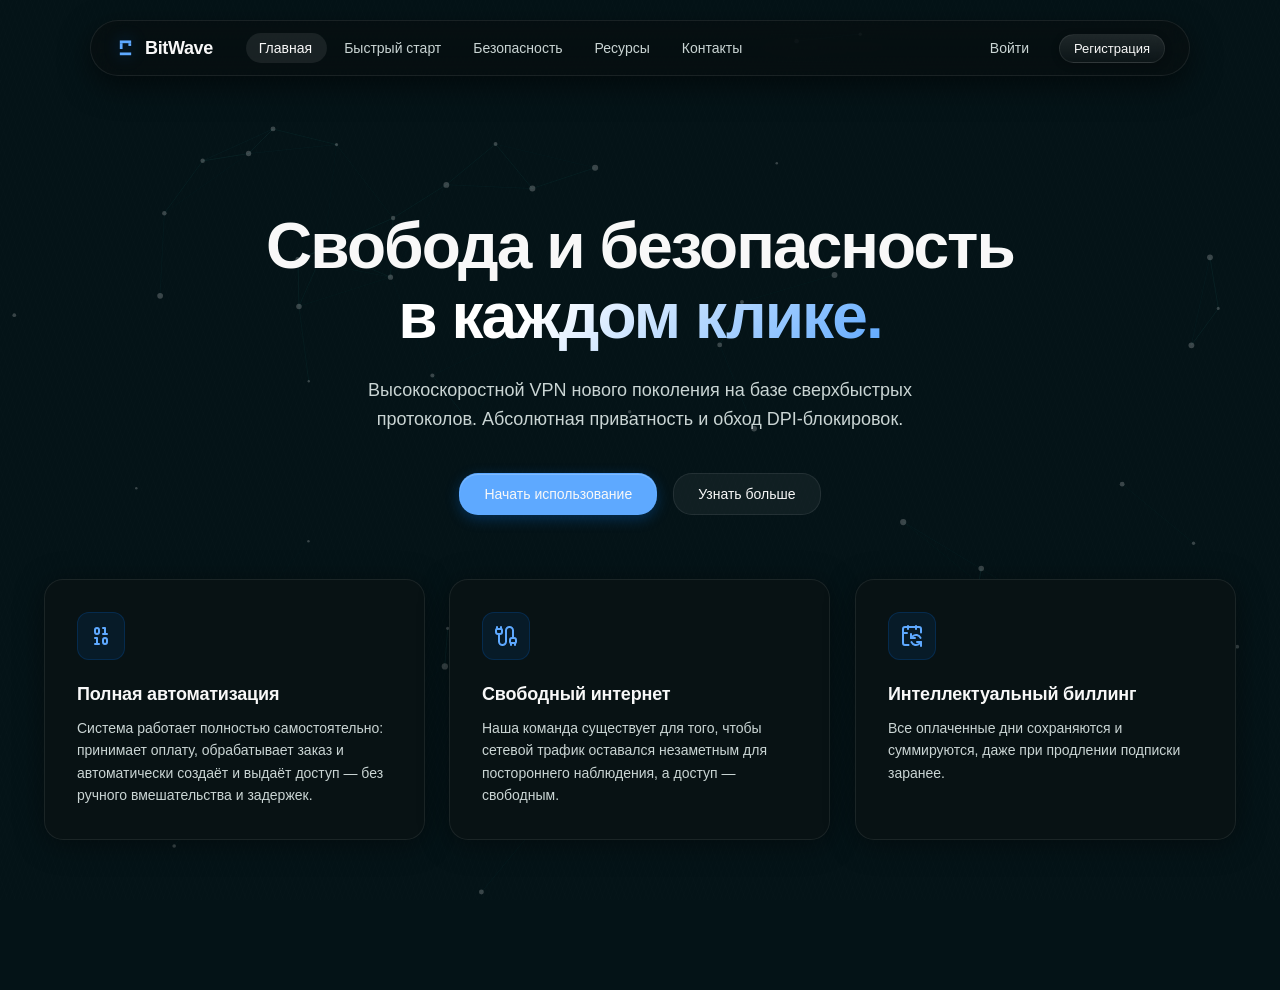
==== commit f56f7248: "Add files via upload" ====
--- a/html/index.html
+++ b/html/index.html
@@ -20,7 +20,7 @@
     </div>
     <div id="navbar"></div>
     <main class="hero-wrapper">
-        <section class="hero-section text-center reveal">
+        <section class="hero-section text-center fade-in-down">
             <h1 class="hero-title">Свобода и безопасность<br><span class="gradient-text">в каждом клике.</span></h1>
             <p class="hero-subtitle">Высокоскоростной VPN нового поколения на базе сверхбыстрых протоколов. Абсолютная
                 приватность и обход DPI-блокировок.</p>
